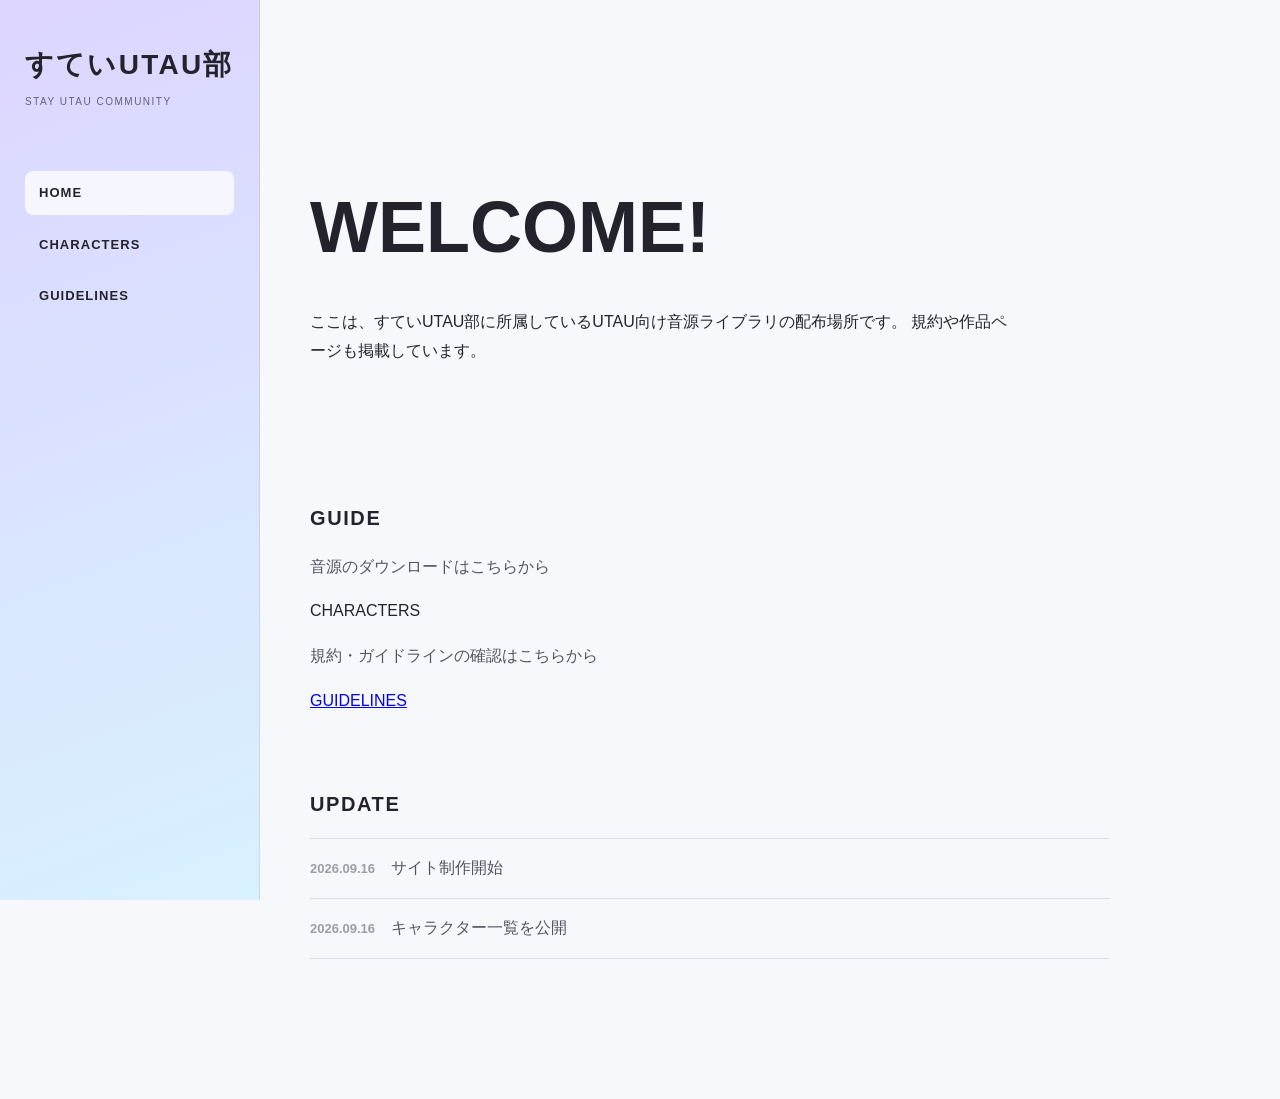
==== index.html @ c5d5d2ec "Add files via upload" ====
<!DOCTYPE html>
<html lang="ja">
<head>
    <meta charset="UTF-8">
    <meta name="viewport" content="width=device-width, initial-scale=1.0">

    <title>すていUTAU部 - HOME</title>

    <link rel="stylesheet" href="css/style.css">
</head>

<body>

    <!-- サイドメニュー -->
    <aside class="sidebar">
        <div class="site-logo">
            <span>すていUTAU部</span>
            <small>STAY UTAU COMMUNITY</small>
        </div>

        <nav>
            <a href="index.html" class="active">HOME</a>
            <a href="characters.html">CHARACTERS</a>
            <a href="guidelines.html">GUIDELINES</a>
        </nav>
    </aside>


    <!-- メインコンテンツ -->
    <main class="main">

        <section class="hero">

            <h1>WELCOME!</h1>

            <p>
                ここは、すていUTAU部に所属しているUTAU向け音源ライブラリの配布場所です。
                規約や作品ページも掲載しています。
            </p>
        </section>


        <section class="section">

            <h2>GUIDE</h2>

            <p>
                音源のダウンロードはこちらから
            </p
            <a href="characters.html">CHARACTERS</a>
            <p> 規約・ガイドラインの確認はこちらから
            </p>
            <a href="guidelines.html">
                GUIDELINES
            </a>

        </section>


        <section class="section">

            <h2>UPDATE</h2>

            <div class="update-list">
                <p><time>2026.09.16</time>　サイト制作開始</p>
                <p><time>2026.09.16</time>　キャラクター一覧を公開</p>
            </div>

        </section>

    </main>

</body>
</html>
---- css/style.css ----
/* ========================================
   基本設定
======================================== */

* {
    box-sizing: border-box;
}

html {
    scroll-behavior: smooth;
}

body {
    margin: 0;

    font-family:
        "Noto Sans JP",
        "Yu Gothic",
        "Hiragino Kaku Gothic ProN",
        sans-serif;

    background: #f7f8fc;
    color: #24232b;

    line-height: 1.8;
}


/* ========================================
   サイドバー
======================================== */

.sidebar {
    position: fixed;

    top: 0;
    left: 0;

    width: 260px;
    height: 100vh;

    padding: 40px 25px;

    background:
        linear-gradient(
            160deg,
            #dcd5ff,
            #d8f1ff
        );

    border-right: 1px solid rgba(0, 0, 0, 0.08);
}


/* サイト名 */

.site-logo {
    margin-bottom: 60px;
}

.site-logo span {
    display: block;

    font-size: 28px;
    font-weight: 800;

    letter-spacing: 0.08em;
}

.site-logo small {
    display: block;

    margin-top: 3px;

    font-size: 10px;
    letter-spacing: 0.15em;

    opacity: 0.65;
}


/* ナビゲーション */

.sidebar nav {
    display: flex;
    flex-direction: column;
    gap: 8px;
}

.sidebar nav a {
    display: block;

    padding: 10px 14px;

    color: inherit;
    text-decoration: none;

    font-size: 13px;
    font-weight: 700;
    letter-spacing: 0.08em;

    border-radius: 8px;

    transition:
        background 0.2s,
        transform 0.2s;
}

.sidebar nav a:hover {
    background: rgba(255, 255, 255, 0.5);

    transform: translateX(3px);
}

.sidebar nav a.active {
    background: rgba(255, 255, 255, 0.75);
}


/* ========================================
   メイン
======================================== */

.main {
    margin-left: 240px;

    max-width: 1200px;

    padding: 70px 70px;
}


/* ========================================
   見出し
======================================== */

.hero {
    min-height: 430px;

    display: flex;
    flex-direction: column;
    justify-content: center;

    max-width: 700px;
}

.eyebrow {
    margin: 0 0 10px;

    font-size: 12px;
    font-weight: 700;

    letter-spacing: 0.18em;

    opacity: 0.55;
}

h1 {
    margin: 0 0 25px;

    font-size: clamp(42px, 6vw, 72px);

    line-height: 1.1;
}

h2 {
    margin-top: 0;

    font-size: 20px;
    letter-spacing: 0.08em;
}

.page-header {
    margin-bottom: 60px;

    max-width: 700px;
}


/* ========================================
   セクション
======================================== */

.section {
    margin-bottom: 70px;

    max-width: 800px;
}

.section p {
    color: #55545e;
}


/* ========================================
   更新履歴
======================================== */

.update-list {
    border-top: 1px solid #dddde5;
}

.update-list p {
    margin: 0;

    padding: 15px 0;

    border-bottom: 1px solid #dddde5;
}

.update-list time {
    font-size: 13px;
    font-weight: 700;

    opacity: 0.55;
}


/* ========================================
   キャラクター検索
======================================== */

.character-tools {
    display: flex;
    gap: 10px;

    margin-bottom: 35px;
}

.character-tools input,
.character-tools select {
    padding: 12px 14px;

    border: 1px solid #d7d7df;
    border-radius: 8px;

    background: white;

    font: inherit;
}

.character-tools input {
    flex: 1;
}


/* ========================================
   キャラクター一覧
======================================== */

.character-grid {
    display: grid;

    grid-template-columns:
        repeat(auto-fill, minmax(190px, 1fr));

    gap: 25px;
}


/* キャラクターカード */

.character-card {
    display: block;

    color: inherit;
    text-decoration: none;

    background: white;

    border-radius: 14px;

    overflow: hidden;

    box-shadow:
        0 5px 20px rgba(30, 30, 50, 0.06);

    transition:
        transform 0.2s,
        box-shadow 0.2s;
}

.character-card:hover {
    transform: translateY(-5px);

    box-shadow:
        0 12px 30px rgba(30, 30, 50, 0.12);
}


/* キャラクター画像 */

.character-image {
    aspect-ratio: 3 / 4;

    display: flex;
    align-items: center;
    justify-content: center;

    background:
        linear-gradient(
            150deg,
            #e7ddff,
            #d9f4ff
        );

    color: rgba(40, 40, 60, 0.35);

    font-size: 12px;
    font-weight: 700;

    letter-spacing: 0.15em;
}


/* キャラクター情報 */

.character-info {
    padding: 15px 17px;
}

.character-info h2 {
    margin: 0;

    font-size: 17px;

    letter-spacing: 0;
}

.character-info p {
    margin: 4px 0 0;

    font-size: 12px;

    color: #777681;
}


/* ========================================
   スマートフォン
======================================== */

@media (max-width: 700px) {

    .sidebar {
        position: static;

        width: 100%;
        height: auto;

        padding: 20px;

        border-right: none;
        border-bottom: 1px solid rgba(0, 0, 0, 0.08);
    }


    .site-logo {
        margin-bottom: 20px;
    }


    .site-logo span {
        font-size: 22px;
    }


    .sidebar nav {
        flex-direction: row;

        gap: 4px;

        overflow-x: auto;
    }


    .sidebar nav a {
        white-space: nowrap;

        font-size: 11px;
    }


    .main {
        margin-left: 0;

        padding: 45px 20px;
    }


    .hero {
        min-height: 350px;
    }


    .page-header {
        margin-bottom: 40px;
    }


    .character-grid {
        grid-template-columns:
            repeat(2, minmax(0, 1fr));

        gap: 12px;
    }


    .character-info {
        padding: 11px 12px;
    }


    .character-info h2 {
        font-size: 14px;
    }


    .character-tools {
        flex-direction: column;
    }

}
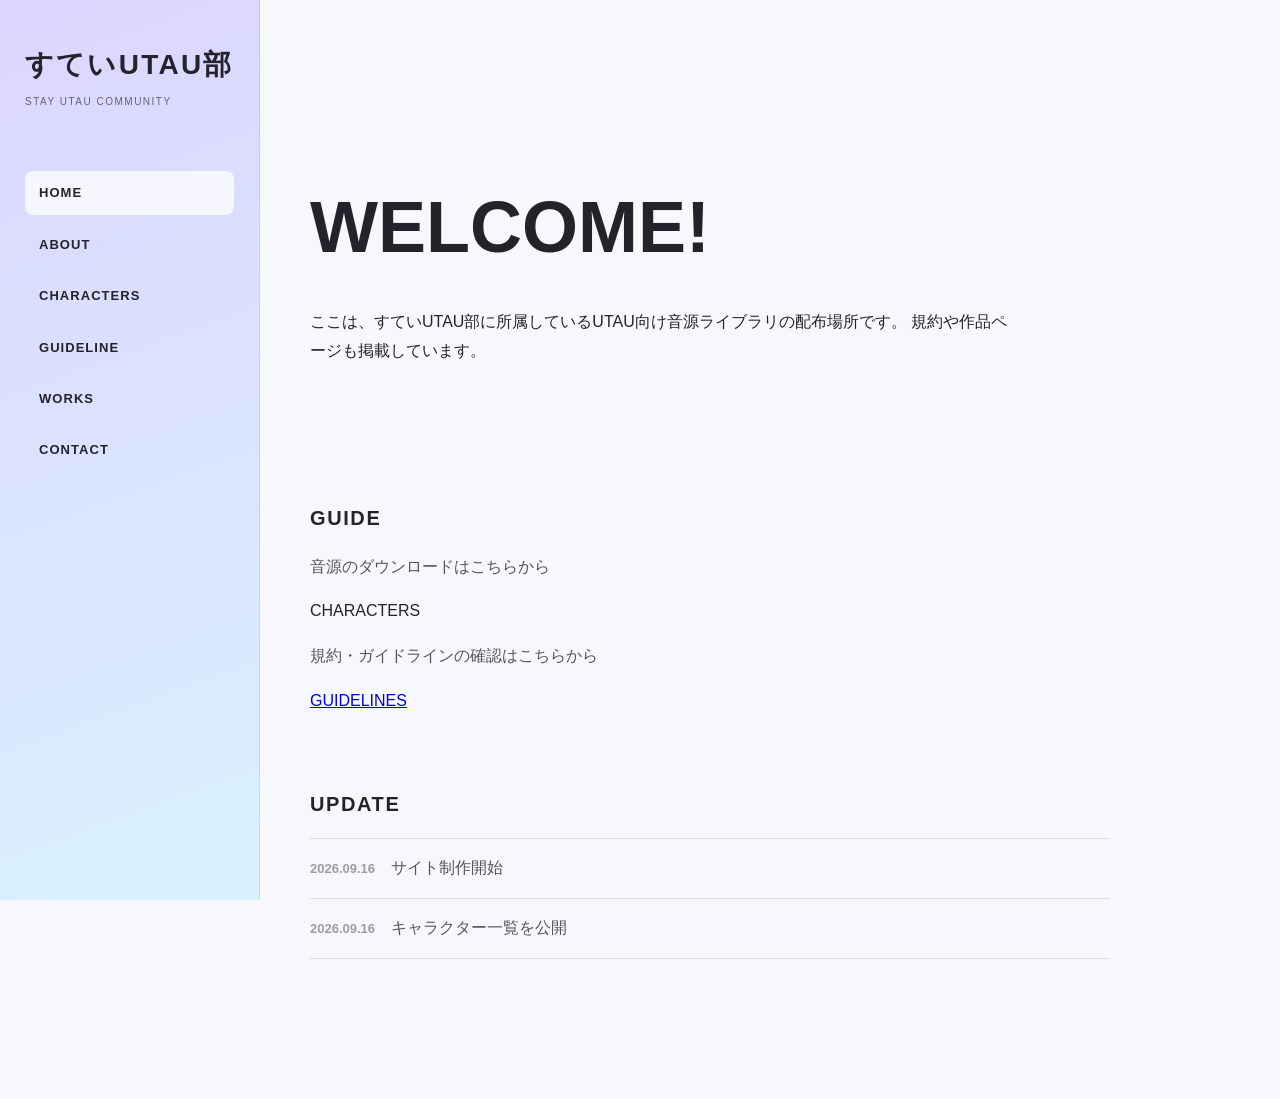
==== commit 75db5a93: "alpha_0.1.1" ====
--- a/index.html
+++ b/index.html
@@ -11,19 +11,23 @@
 
 <body>
 
-    <!-- サイドメニュー -->
-    <aside class="sidebar">
-        <div class="site-logo">
-            <span>すていUTAU部</span>
-            <small>STAY UTAU COMMUNITY</small>
-        </div>
-
-        <nav>
-            <a href="index.html" class="active">HOME</a>
-            <a href="characters.html">CHARACTERS</a>
-            <a href="guidelines.html">GUIDELINES</a>
-        </nav>
-    </aside>
+      <aside class="sidebar">
+          
+          <div class="site-logo">
+              <span>すていUTAU部</span>
+              <small>STAY UTAU COMMUNITY</small>
+          </div>
+          
+          <nav>
+              <a href="index.html"class="active">HOME</a>
+              <a href="about.html">ABOUT</a>
+              <a href="characters.html">CHARACTERS</a>
+              <a href="guidelines.html">GUIDELINE</a>
+              <a href="works.html">WORKS</a>
+              <a href="contact.html">CONTACT</a>
+          </nav>
+          
+      </aside>
 
 
     <!-- メインコンテンツ -->
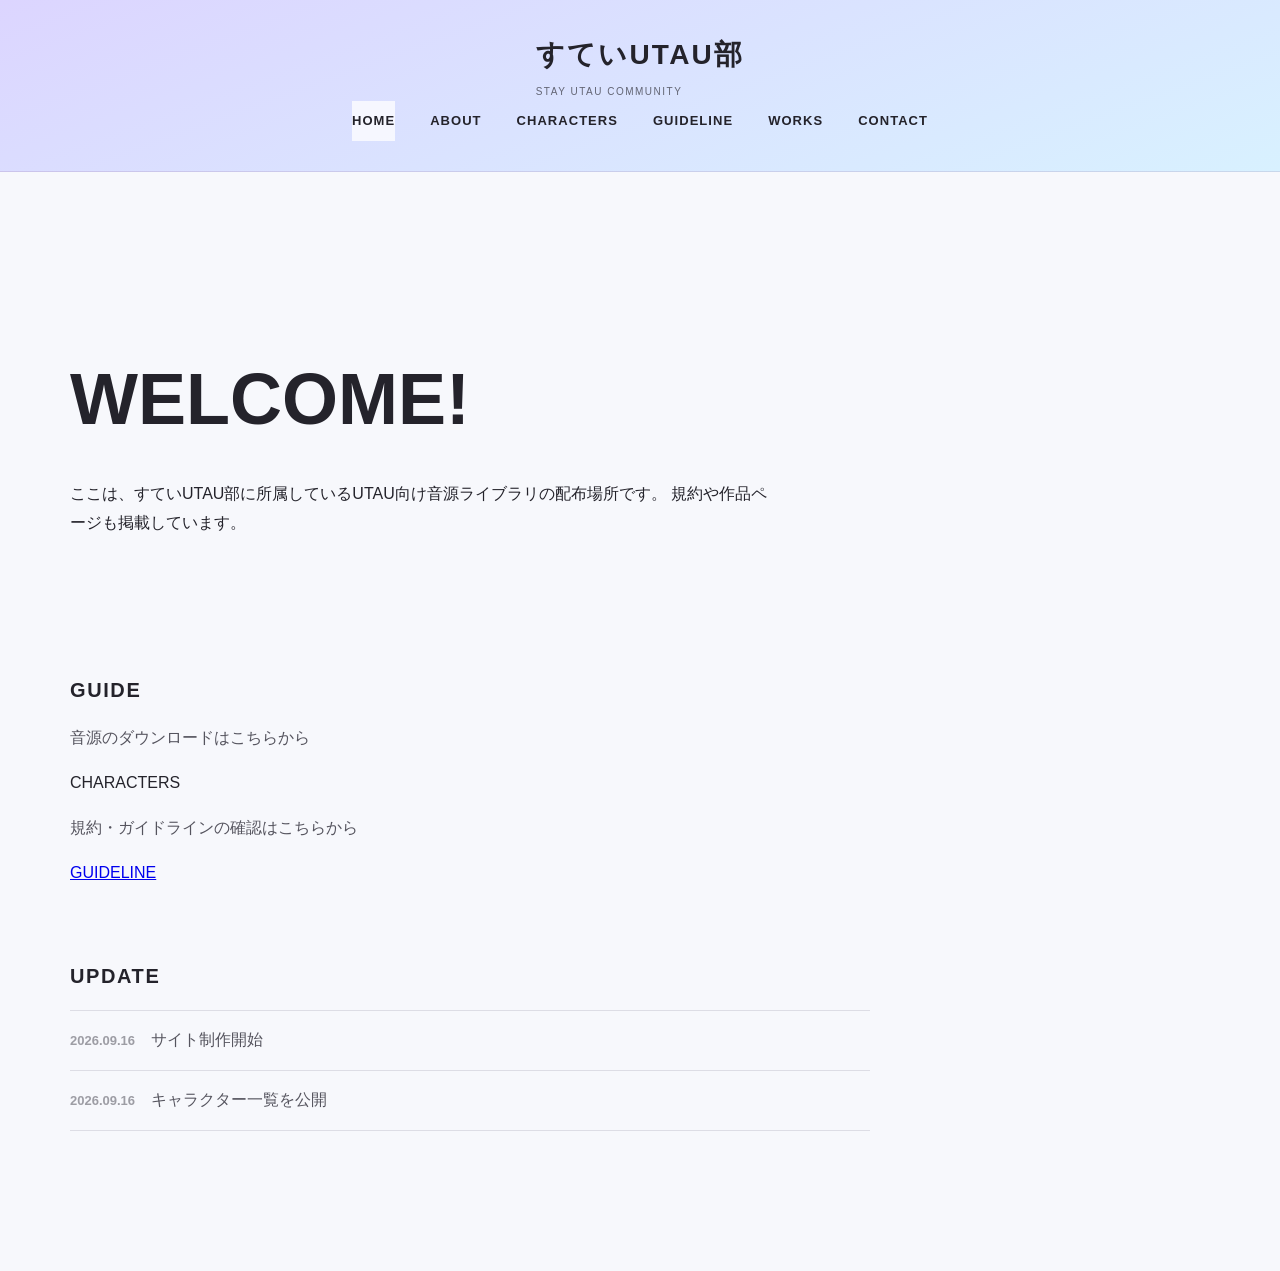
==== commit 561f2f63: "alpha_0.1.2" ====
--- a/index.html
+++ b/index.html
@@ -4,7 +4,7 @@
     <meta charset="UTF-8">
     <meta name="viewport" content="width=device-width, initial-scale=1.0">
 
-    <title>すていUTAU部 - HOME</title>
+    <title>HOME - すていUTAU部</title>
 
     <link rel="stylesheet" href="css/style.css">
 </head>
@@ -55,7 +55,7 @@
             <p> 規約・ガイドラインの確認はこちらから
             </p>
             <a href="guidelines.html">
-                GUIDELINES
+                GUIDELINE
             </a>
 
         </section>
--- a/css/style.css
+++ b/css/style.css
@@ -31,15 +31,13 @@
 ======================================== */
 
 .sidebar {
-    position: fixed;
-
-    top: 0;
-    left: 0;
-
-    width: 260px;
-    height: 100vh;
-
-    padding: 40px 25px;
+    position: relative;
+    width: 100%;
+    padding: 30px 40px;
+
+    display: flex;
+    flex-direction: column;
+    align-items: center;
 
     background:
         linear-gradient(
@@ -48,14 +46,14 @@
             #d8f1ff
         );
 
-    border-right: 1px solid rgba(0, 0, 0, 0.08);
+    border-bottom: 1px solid rgba(0, 0, 0, 0.08);
 }
 
 
 /* サイト名 */
 
 .site-logo {
-    margin-bottom: 60px;
+    margin-bottom: 0;
 }
 
 .site-logo span {
@@ -83,14 +81,15 @@
 
 .sidebar nav {
     display: flex;
-    flex-direction: column;
-    gap: 8px;
+    flex-direction: row;
+    gap: 35px;
 }
 
 .sidebar nav a {
+    position: relative;
+
     display: block;
-
-    padding: 10px 14px;
+    padding: 8px 0;
 
     color: inherit;
     text-decoration: none;
@@ -99,11 +98,7 @@
     font-weight: 700;
     letter-spacing: 0.08em;
 
-    border-radius: 8px;
-
-    transition:
-        background 0.2s,
-        transform 0.2s;
+    border-radius: 0;
 }
 
 .sidebar nav a:hover {
@@ -122,10 +117,8 @@
 ======================================== */
 
 .main {
-    margin-left: 240px;
-
+    margin-left: 0;
     max-width: 1200px;
-
     padding: 70px 70px;
 }
 
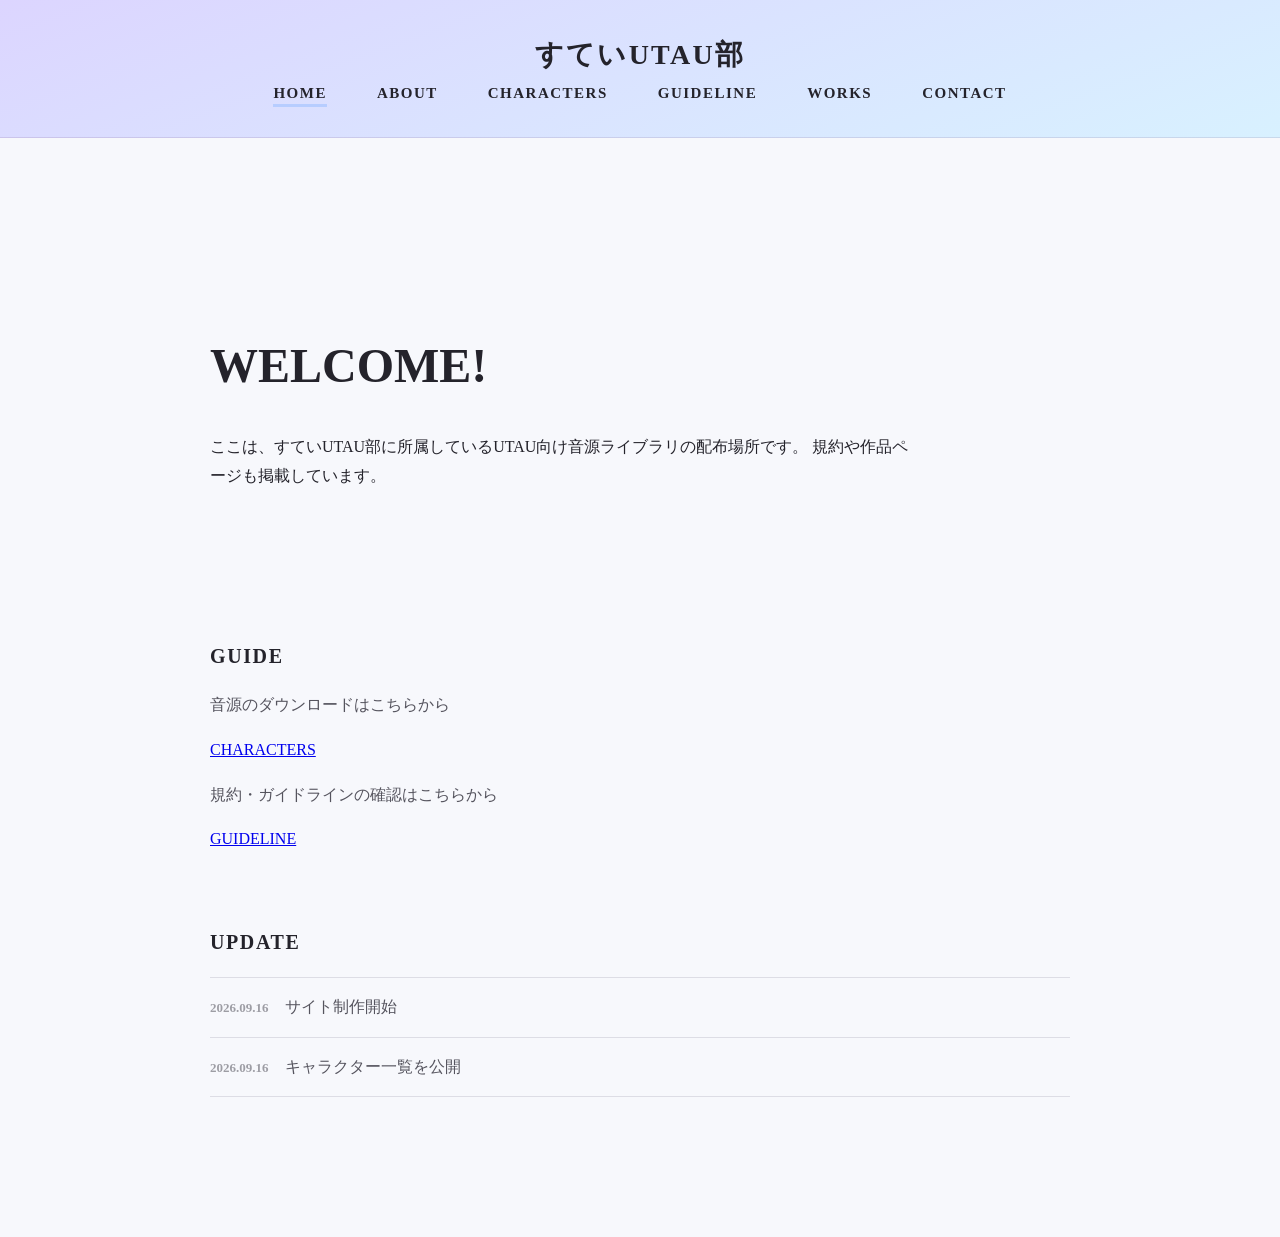
==== commit 89adab15: "ここってバージョンじゃなくて更新した内容を書く場所だったんですね！？" ====
--- a/index.html
+++ b/index.html
@@ -15,7 +15,6 @@
           
           <div class="site-logo">
               <span>すていUTAU部</span>
-              <small>STAY UTAU COMMUNITY</small>
           </div>
           
           <nav>
@@ -50,8 +49,10 @@
 
             <p>
                 音源のダウンロードはこちらから
-            </p
-            <a href="characters.html">CHARACTERS</a>
+            </p>
+            <a href="characters.html">
+                CHARACTERS
+            </a>
             <p> 規約・ガイドラインの確認はこちらから
             </p>
             <a href="guidelines.html">
--- a/css/style.css
+++ b/css/style.css
@@ -1,6 +1,12 @@
 /* ========================================
    基本設定
 ======================================== */
+
+@font-face {
+    font-family: "LogoTypeGothic";
+    src: url("../fonts/ロゴたいぷゴシック.otf") format("opentype");
+}
+
 
 * {
     box-sizing: border-box;
@@ -14,15 +20,14 @@
     margin: 0;
 
     font-family:
-        "Noto Sans JP",
-        "Yu Gothic",
-        "Hiragino Kaku Gothic ProN",
-        sans-serif;
+    "LogoTypeGothic",
+        sans-serif,;
 
     background: #f7f8fc;
     color: #24232b;
 
     line-height: 1.8;
+
 }
 
 
@@ -65,50 +70,44 @@
     letter-spacing: 0.08em;
 }
 
-.site-logo small {
-    display: block;
-
-    margin-top: 3px;
-
-    font-size: 10px;
-    letter-spacing: 0.15em;
-
-    opacity: 0.65;
-}
-
 
 /* ナビゲーション */
 
 .sidebar nav {
     display: flex;
     flex-direction: row;
-    gap: 35px;
+    gap: 50px;
 }
 
 .sidebar nav a {
     position: relative;
-
-    display: block;
-    padding: 8px 0;
-
     color: inherit;
     text-decoration: none;
-
-    font-size: 13px;
+    font-size: 15px;
     font-weight: 700;
-    letter-spacing: 0.08em;
-
-    border-radius: 0;
-}
-
-.sidebar nav a:hover {
-    background: rgba(255, 255, 255, 0.5);
-
-    transform: translateX(3px);
-}
-
-.sidebar nav a.active {
-    background: rgba(255, 255, 255, 0.75);
+    letter-spacing: 0.1em;
+}
+
+.sidebar nav a::after {
+    content: "";
+    position: absolute;
+    left: 0;
+    bottom: 0;
+
+    width: 0;
+    height: 3px;
+
+    background: #b7cdff;
+
+    transition: width 0.5s ease;
+}
+
+.sidebar nav a:hover::after {
+    width: 100%;
+}
+
+.sidebar nav a.active::after {
+    width: 100%;
 }
 
 
@@ -118,8 +117,10 @@
 
 .main {
     margin-left: 0;
-    max-width: 1200px;
     padding: 70px 70px;
+    width: 80%;
+    max-width: 1000px;
+    margin: 0 auto;
 }
 
 
@@ -151,9 +152,10 @@
 h1 {
     margin: 0 0 25px;
 
-    font-size: clamp(42px, 6vw, 72px);
+    font-size: 48px;
 
     line-height: 1.1;
+    
 }
 
 h2 {
@@ -176,8 +178,6 @@
 
 .section {
     margin-bottom: 70px;
-
-    max-width: 800px;
 }
 
 .section p {
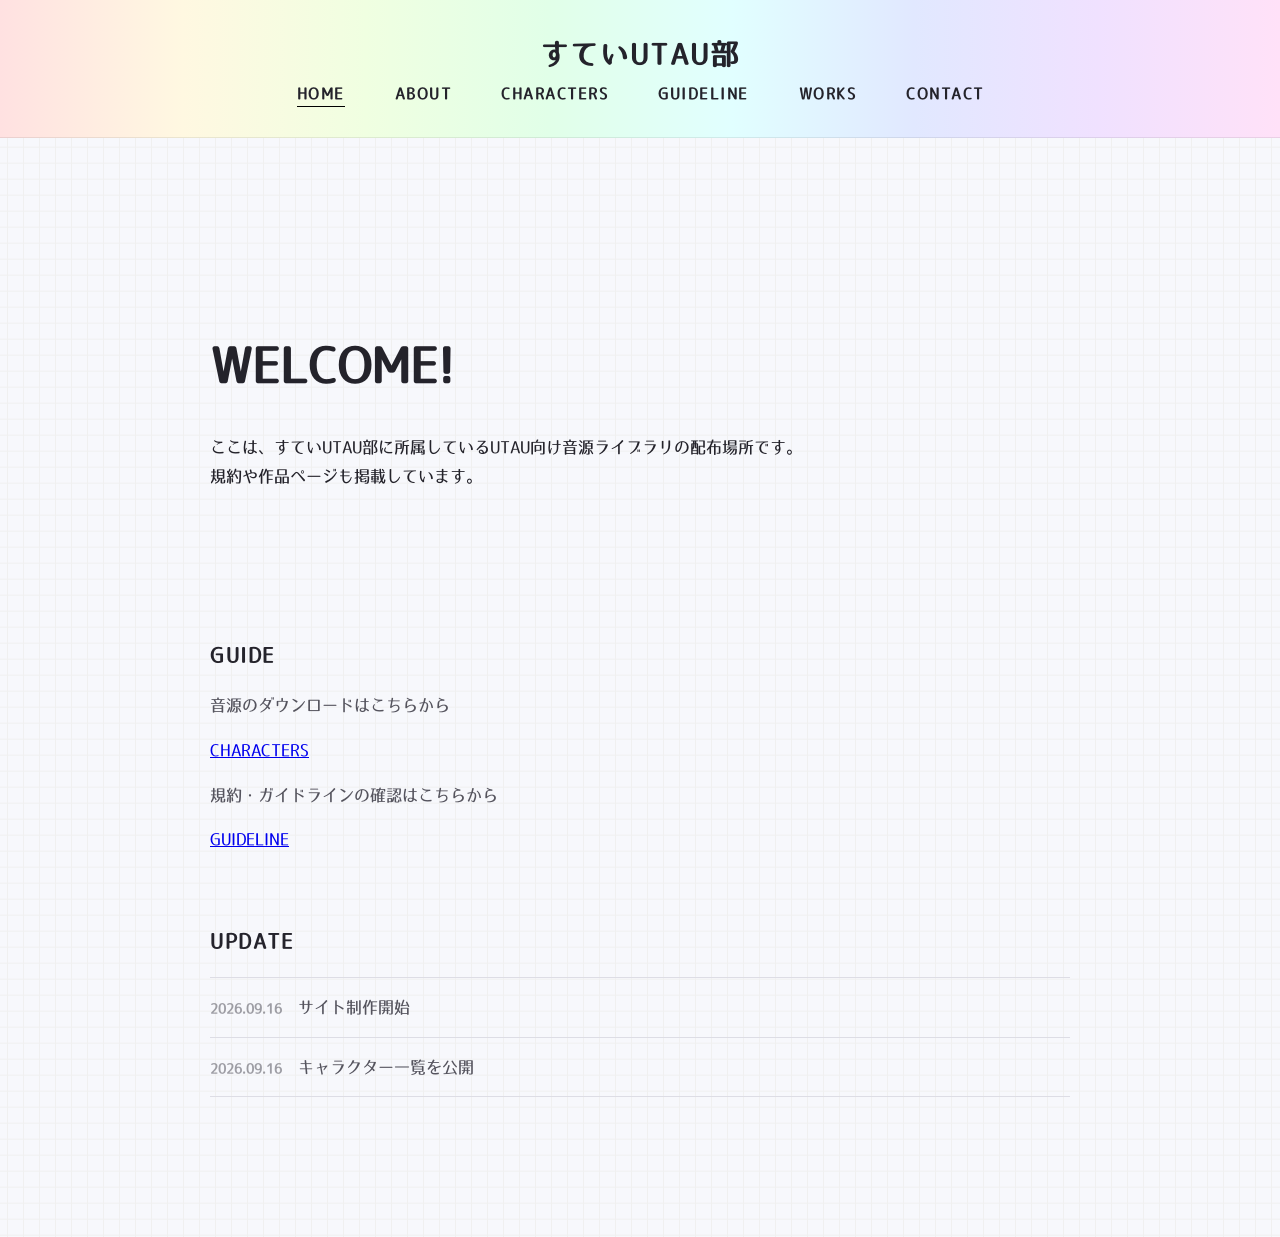
==== commit aec3c8f5: "ヘッダーカラー変更、方眼追加、最適化" ====
--- a/index.html
+++ b/index.html
@@ -37,7 +37,7 @@
             <h1>WELCOME!</h1>
 
             <p>
-                ここは、すていUTAU部に所属しているUTAU向け音源ライブラリの配布場所です。
+                ここは、すていUTAU部に所属しているUTAU向け音源ライブラリの配布場所です。<br>
                 規約や作品ページも掲載しています。
             </p>
         </section>
--- a/css/style.css
+++ b/css/style.css
@@ -19,14 +19,20 @@
 body {
     margin: 0;
 
-    font-family:
-    "LogoTypeGothic",
-        sans-serif,;
+    font-family: "LogoTypeGothic", sans-serif;
 
     background: #f7f8fc;
     color: #24232b;
 
     line-height: 1.8;
+
+    /*方眼紙模様*/
+    background-image: linear-gradient(0deg, transparent calc(100% - 1px), #f0f0f0 calc(100% - 1px)),
+                      linear-gradient(90deg, transparent calc(100% - 1px), #f0f0f0 calc(100% - 1px));
+    background-size: 16px 16px;
+    background-repeat: repeat;
+    background-position: center center;
+
 
 }
 
@@ -44,12 +50,7 @@
     flex-direction: column;
     align-items: center;
 
-    background:
-        linear-gradient(
-            160deg,
-            #dcd5ff,
-            #d8f1ff
-        );
+    background: linear-gradient(to right,#FFE1E1,#FFF8E1,#F0FFE1,#E1FFE8,#E1FFFF,#E1E8FF,#F0E1FF,#FFE1F8);
 
     border-bottom: 1px solid rgba(0, 0, 0, 0.08);
 }
@@ -95,9 +96,9 @@
     bottom: 0;
 
     width: 0;
-    height: 3px;
-
-    background: #b7cdff;
+    height: 1.5px;
+
+    background: #000000;
 
     transition: width 0.5s ease;
 }
@@ -243,9 +244,10 @@
 
 .character-grid {
     display: grid;
+    
 
     grid-template-columns:
-        repeat(auto-fill, minmax(190px, 1fr));
+        repeat(auto-fill, minmax(240px, 1fr));
 
     gap: 25px;
 }
@@ -260,8 +262,6 @@
     text-decoration: none;
 
     background: white;
-
-    border-radius: 14px;
 
     overflow: hidden;
 
@@ -305,30 +305,6 @@
     letter-spacing: 0.15em;
 }
 
-
-/* キャラクター情報 */
-
-.character-info {
-    padding: 15px 17px;
-}
-
-.character-info h2 {
-    margin: 0;
-
-    font-size: 17px;
-
-    letter-spacing: 0;
-}
-
-.character-info p {
-    margin: 4px 0 0;
-
-    font-size: 12px;
-
-    color: #777681;
-}
-
-
 /* ========================================
    スマートフォン
 ======================================== */
